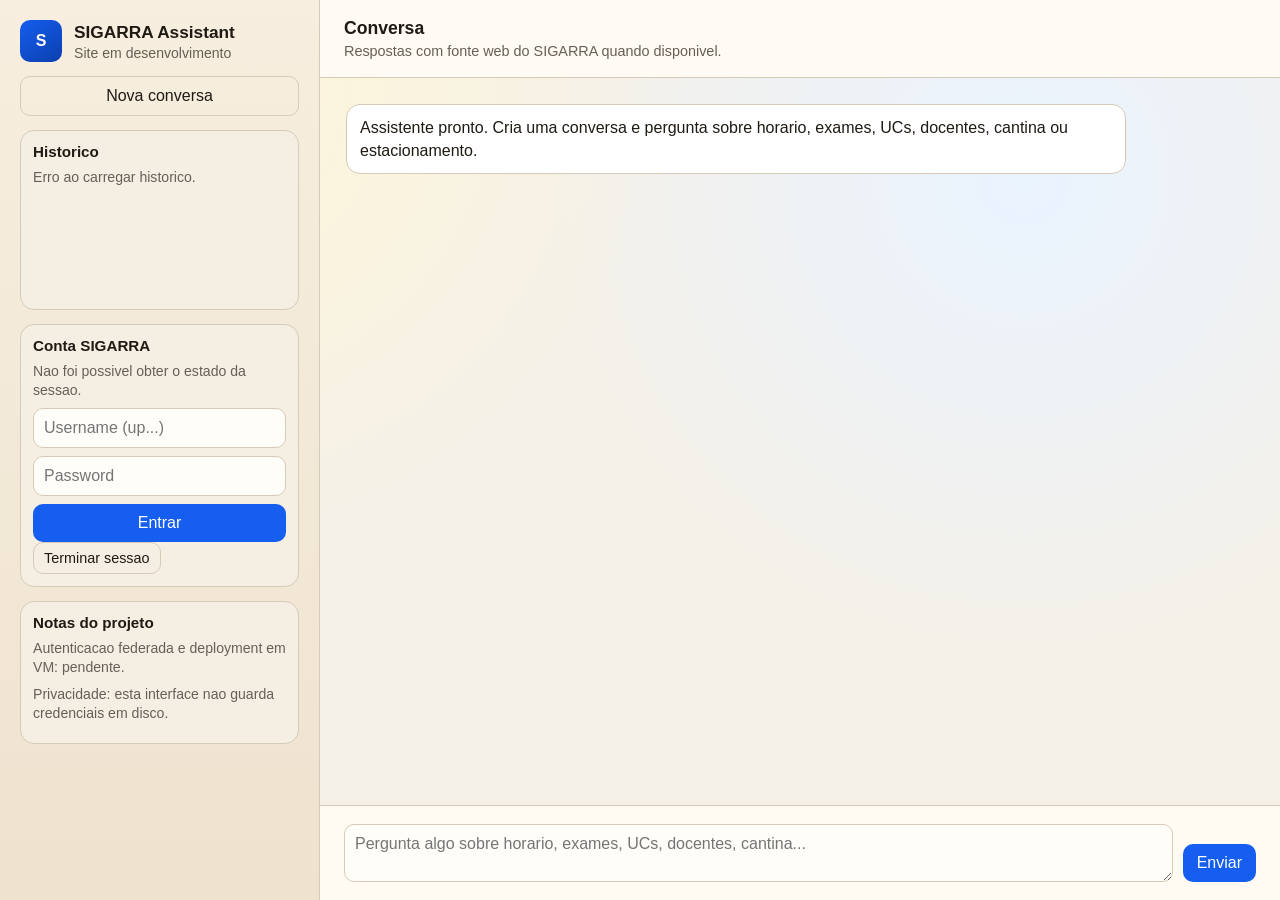
==== web/index.html @ e10d6c71 "Add web chat UI with local conversation history" ====
<!doctype html>
<html lang="pt">
  <head>
    <meta charset="UTF-8" />
    <meta name="viewport" content="width=device-width, initial-scale=1.0" />
    <title>SIGARRA Assistant</title>
    <link rel="stylesheet" href="/web/styles.css" />
  </head>
  <body>
    <div class="app-shell">
      <aside class="sidebar">
        <div class="brand">
          <div class="brand-mark">S</div>
          <div>
            <h1>SIGARRA Assistant</h1>
            <p>Site em desenvolvimento</p>
          </div>
        </div>

        <button id="new-chat" class="ghost-btn">Nova conversa</button>

        <section class="meta-card conversations-card">
          <h2>Historico</h2>
          <div id="conversation-list" class="conversation-list"></div>
        </section>

        <section class="meta-card">
          <h2>Conta SIGARRA</h2>
          <p id="session-status">A verificar estado...</p>

          <form id="login-form" class="login-form">
            <input id="username" type="text" placeholder="Username (up...)" required />
            <input id="password" type="password" placeholder="Password" required />
            <button type="submit">Entrar</button>
          </form>

          <button id="logout-btn" class="ghost-btn small">Terminar sessao</button>
        </section>

        <section class="meta-card">
          <h2>Notas do projeto</h2>
          <p>Autenticacao federada e deployment em VM: pendente.</p>
          <p>Privacidade: esta interface nao guarda credenciais em disco.</p>
        </section>
      </aside>

      <main class="chat-area">
        <header class="chat-header">
          <h2>Conversa</h2>
          <p>Respostas com fonte web do SIGARRA quando disponivel.</p>
        </header>

        <section id="messages" class="messages"></section>

        <form id="chat-form" class="composer">
          <textarea
            id="message-input"
            placeholder="Pergunta algo sobre horario, exames, UCs, docentes, cantina..."
            rows="2"
            required
          ></textarea>
          <button type="submit" id="send-btn">Enviar</button>
        </form>
      </main>
    </div>

    <template id="message-template">
      <article class="msg-row">
        <div class="msg-bubble"></div>
      </article>
    </template>

    <script src="/web/app.js"></script>
  </body>
</html>
---- web/styles.css ----
:root {
  --bg: #f4f0e8;
  --panel: #efe6d4;
  --panel-2: #fffaf0;
  --ink: #1f1a14;
  --muted: #665f56;
  --accent: #155eef;
  --accent-2: #0b3fae;
  --user-msg: #d9ecff;
  --bot-msg: #fff;
  --border: #d6cab8;
}

* {
  box-sizing: border-box;
}

body {
  margin: 0;
  font-family: "IBM Plex Sans", "Segoe UI", sans-serif;
  color: var(--ink);
  background:
    radial-gradient(circle at 15% 10%, #fff6d8 0, transparent 35%),
    radial-gradient(circle at 80% 20%, #e9f3ff 0, transparent 38%),
    var(--bg);
  min-height: 100vh;
}

.app-shell {
  display: grid;
  grid-template-columns: 320px 1fr;
  min-height: 100vh;
}

.sidebar {
  border-right: 1px solid var(--border);
  background: linear-gradient(180deg, #f7eedf 0%, #efe3cf 100%);
  padding: 20px;
  display: flex;
  flex-direction: column;
  gap: 14px;
}

.brand {
  display: flex;
  align-items: center;
  gap: 12px;
}

.brand-mark {
  width: 42px;
  height: 42px;
  border-radius: 10px;
  display: grid;
  place-items: center;
  font-weight: 700;
  color: #fff;
  background: linear-gradient(145deg, var(--accent), var(--accent-2));
}

.brand h1 {
  margin: 0;
  font-size: 1.08rem;
}

.brand p {
  margin: 2px 0 0;
  color: var(--muted);
  font-size: 0.88rem;
}

.meta-card {
  border: 1px solid var(--border);
  background: color-mix(in srgb, var(--panel) 65%, white);
  border-radius: 14px;
  padding: 12px;
}

.meta-card h2 {
  margin: 0 0 8px;
  font-size: 0.95rem;
}

.meta-card p {
  margin: 0 0 8px;
  color: var(--muted);
  font-size: 0.88rem;
  line-height: 1.35;
}

.conversations-card {
  display: flex;
  flex-direction: column;
  min-height: 180px;
  max-height: 300px;
}

.conversation-list {
  overflow-y: auto;
  display: flex;
  flex-direction: column;
  gap: 6px;
}

.conversation-item {
  width: 100%;
  text-align: left;
  border: 1px solid var(--border);
  background: #fffef9;
  color: var(--ink);
  padding: 8px 10px;
  border-radius: 10px;
  font-size: 0.9rem;
}

.conversation-item.active {
  border-color: #9abcf4;
  background: #ecf4ff;
}

.login-form {
  display: grid;
  gap: 8px;
}

input,
textarea,
button {
  font: inherit;
}

input,
textarea {
  width: 100%;
  border: 1px solid var(--border);
  border-radius: 10px;
  padding: 10px;
  background: #fffdf7;
}

button {
  border: 0;
  border-radius: 10px;
  background: var(--accent);
  color: #fff;
  cursor: pointer;
  padding: 10px 14px;
  transition: transform 0.15s ease, filter 0.2s ease;
}

button:hover {
  transform: translateY(-1px);
  filter: brightness(1.05);
}

button:disabled {
  opacity: 0.65;
  cursor: not-allowed;
  transform: none;
}

.ghost-btn {
  background: transparent;
  color: var(--ink);
  border: 1px solid var(--border);
}

.ghost-btn.small {
  padding: 7px 10px;
  font-size: 0.9rem;
}

.chat-area {
  display: grid;
  grid-template-rows: auto 1fr auto;
}

.chat-header {
  border-bottom: 1px solid var(--border);
  background: color-mix(in srgb, var(--panel-2) 75%, white);
  padding: 18px 24px;
}

.chat-header h2 {
  margin: 0;
  font-size: 1.1rem;
}

.chat-header p {
  margin: 4px 0 0;
  color: var(--muted);
  font-size: 0.9rem;
}

.messages {
  overflow-y: auto;
  padding: 26px;
  display: flex;
  flex-direction: column;
  gap: 12px;
}

.msg-row {
  display: flex;
  animation: rise-in 0.22s ease;
}

.msg-row.user {
  justify-content: flex-end;
}

.msg-bubble {
  max-width: min(780px, 90%);
  background: var(--bot-msg);
  border: 1px solid var(--border);
  border-radius: 14px;
  padding: 11px 13px;
  white-space: pre-wrap;
  line-height: 1.45;
}

.msg-row.user .msg-bubble {
  background: var(--user-msg);
  border-color: #b6d6f6;
}

.source-link {
  display: inline-block;
  margin-top: 8px;
  color: var(--accent-2);
  text-decoration: none;
  font-weight: 600;
}

.source-link:hover {
  text-decoration: underline;
}

.composer {
  display: grid;
  grid-template-columns: 1fr auto;
  gap: 10px;
  align-items: end;
  padding: 18px 24px;
  border-top: 1px solid var(--border);
  background: color-mix(in srgb, var(--panel-2) 80%, white);
}

.composer textarea {
  resize: vertical;
  min-height: 56px;
  max-height: 180px;
}

@keyframes rise-in {
  from {
    opacity: 0;
    transform: translateY(6px);
  }
  to {
    opacity: 1;
    transform: translateY(0);
  }
}

@media (max-width: 960px) {
  .app-shell {
    grid-template-columns: 1fr;
  }

  .sidebar {
    border-right: 0;
    border-bottom: 1px solid var(--border);
    padding: 16px;
  }

  .messages {
    padding: 14px;
  }

  .composer {
    padding: 14px;
  }
}
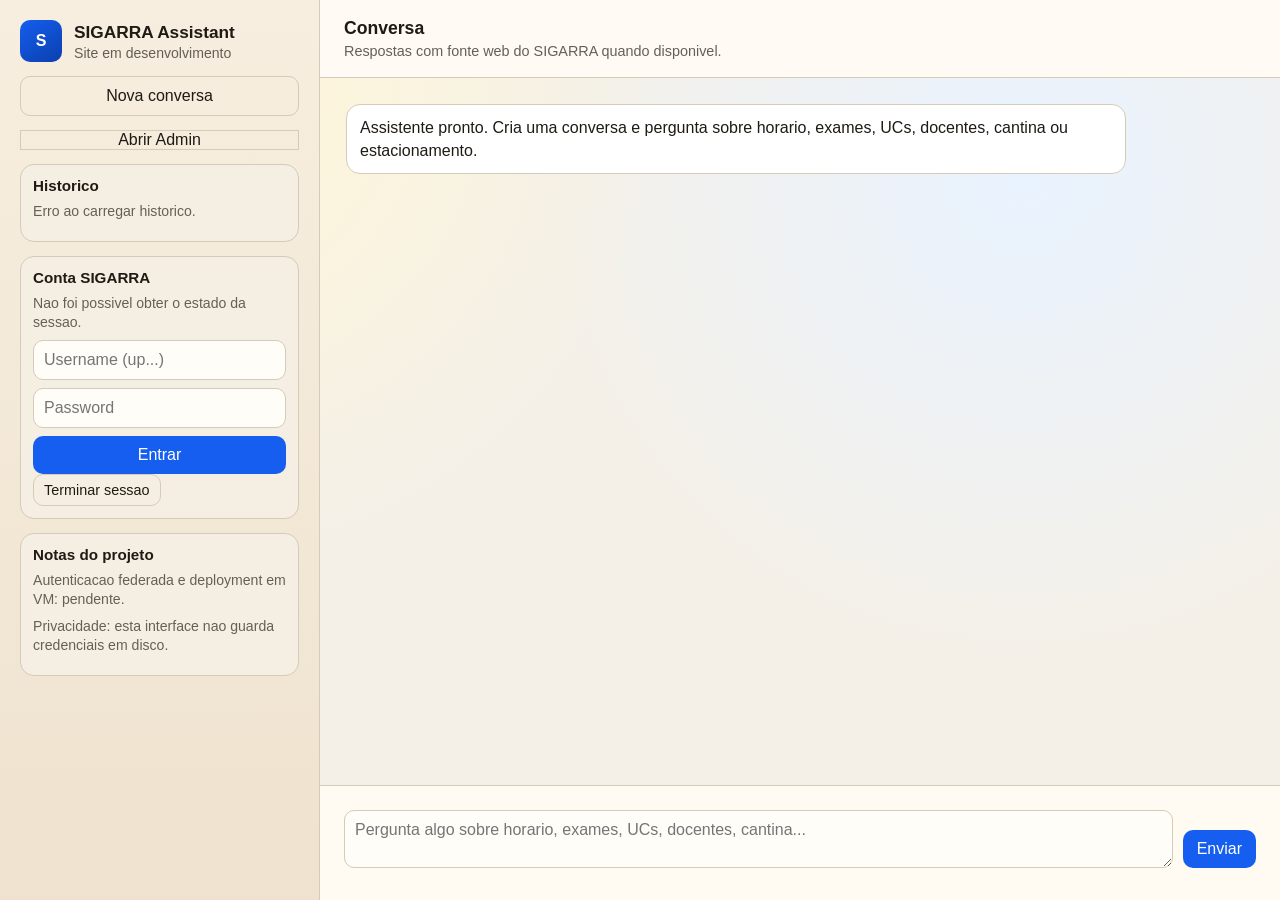
==== commit 22f1f29a: "admin" ====
--- a/web/index.html
+++ b/web/index.html
@@ -18,6 +18,7 @@
         </div>
 
         <button id="new-chat" class="ghost-btn">Nova conversa</button>
+  <a class="ghost-btn admin-link" href="/admin">Abrir Admin</a>
 
         <section class="meta-card conversations-card">
           <h2>Historico</h2>
@@ -33,6 +34,8 @@
             <input id="password" type="password" placeholder="Password" required />
             <button type="submit">Entrar</button>
           </form>
+
+          <p id="login-error" class="error-message"></p>
 
           <button id="logout-btn" class="ghost-btn small">Terminar sessao</button>
         </section>
--- a/web/styles.css
+++ b/web/styles.css
@@ -27,18 +27,23 @@
 }
 
 .app-shell {
-  display: grid;
-  grid-template-columns: 320px 1fr;
+  display: block;
   min-height: 100vh;
 }
 
 .sidebar {
+  position: fixed;
+  top: 0;
+  left: 0;
+  bottom: 0;
+  width: 320px;
   border-right: 1px solid var(--border);
   background: linear-gradient(180deg, #f7eedf 0%, #efe3cf 100%);
   padding: 20px;
   display: flex;
   flex-direction: column;
   gap: 14px;
+  overflow-y: auto;
 }
 
 .brand {
@@ -91,8 +96,6 @@
 .conversations-card {
   display: flex;
   flex-direction: column;
-  min-height: 180px;
-  max-height: 300px;
 }
 
 .conversation-list {
@@ -100,6 +103,13 @@
   display: flex;
   flex-direction: column;
   gap: 6px;
+}
+
+.conversation-row {
+  display: grid;
+  grid-template-columns: 1fr auto;
+  gap: 6px;
+  align-items: center;
 }
 
 .conversation-item {
@@ -118,9 +128,30 @@
   background: #ecf4ff;
 }
 
+.conversation-rename-btn {
+  border: 1px solid var(--border);
+  background: #fffaf0;
+  color: var(--ink);
+  padding: 7px 10px;
+  border-radius: 10px;
+  font-size: 0.8rem;
+}
+
+.admin-link {
+  text-decoration: none;
+  text-align: center;
+}
+
 .login-form {
   display: grid;
   gap: 8px;
+}
+
+.error-message {
+  color: #d32f2f;
+  font-size: 0.85rem;
+  margin: 4px 0 0;
+  display: none;
 }
 
 input,
@@ -171,14 +202,18 @@
 }
 
 .chat-area {
-  display: grid;
-  grid-template-rows: auto 1fr auto;
+  display: flex;
+  flex-direction: column;
+  margin-left: 320px;
+  height: 100vh;
+  overflow: hidden;
 }
 
 .chat-header {
   border-bottom: 1px solid var(--border);
   background: color-mix(in srgb, var(--panel-2) 75%, white);
   padding: 18px 24px;
+  flex-shrink: 0;
 }
 
 .chat-header h2 {
@@ -193,11 +228,12 @@
 }
 
 .messages {
-  overflow-y: auto;
   padding: 26px;
   display: flex;
   flex-direction: column;
   gap: 12px;
+  overflow-y: auto;
+  flex: 1;
 }
 
 .msg-row {
@@ -232,6 +268,24 @@
   font-weight: 600;
 }
 
+.msg-actions {
+  margin-top: 8px;
+}
+
+.msg-feedback-btn {
+  border: 1px solid var(--border);
+  background: #fffaf0;
+  color: var(--ink);
+  border-radius: 8px;
+  font-size: 0.78rem;
+  padding: 5px 8px;
+}
+
+.msg-feedback-btn.active {
+  background: #ffe6e6;
+  border-color: #e6a7a7;
+}
+
 .source-link:hover {
   text-decoration: underline;
 }
@@ -241,9 +295,10 @@
   grid-template-columns: 1fr auto;
   gap: 10px;
   align-items: end;
-  padding: 18px 24px;
+  padding: 24px 24px 32px 24px;
   border-top: 1px solid var(--border);
   background: color-mix(in srgb, var(--panel-2) 80%, white);
+  flex-shrink: 0;
 }
 
 .composer textarea {
@@ -263,22 +318,132 @@
   }
 }
 
+.admin-shell {
+  min-height: 100vh;
+  padding: 18px;
+}
+
+.admin-header {
+  display: flex;
+  justify-content: space-between;
+  align-items: flex-start;
+  gap: 12px;
+  margin-bottom: 16px;
+}
+
+.admin-header h1 {
+  margin: 0;
+}
+
+.admin-header p {
+  margin: 4px 0 0;
+  color: var(--muted);
+}
+
+.admin-header-actions {
+  display: flex;
+  gap: 8px;
+  align-items: center;
+}
+
+.admin-content {
+  display: grid;
+  gap: 12px;
+}
+
+.admin-cards {
+  display: grid;
+  grid-template-columns: repeat(auto-fit, minmax(150px, 1fr));
+  gap: 10px;
+}
+
+.admin-card {
+  border: 1px solid var(--border);
+  border-radius: 12px;
+  background: #fffef9;
+  padding: 10px 12px;
+}
+
+.admin-card p {
+  margin: 0;
+  color: var(--muted);
+  font-size: 0.84rem;
+}
+
+.admin-card h3 {
+  margin: 6px 0 0;
+  font-size: 1.12rem;
+}
+
+.admin-grid {
+  display: grid;
+  grid-template-columns: 1fr 1fr;
+  gap: 12px;
+}
+
+.admin-panel {
+  max-height: 420px;
+  overflow: auto;
+}
+
+.admin-table {
+  width: 100%;
+  border-collapse: collapse;
+}
+
+.admin-table th,
+.admin-table td {
+  border-bottom: 1px solid var(--border);
+  padding: 8px;
+  text-align: left;
+  font-size: 0.88rem;
+}
+
+.admin-log-item {
+  border: 1px solid var(--border);
+  border-radius: 10px;
+  padding: 9px;
+  background: #fffef9;
+  margin-bottom: 8px;
+}
+
+.admin-log-item p {
+  margin: 0 0 6px;
+}
+
+.muted {
+  color: var(--muted);
+  font-size: 0.82rem;
+}
+
 @media (max-width: 960px) {
-  .app-shell {
-    grid-template-columns: 1fr;
-  }
-
   .sidebar {
+    position: relative;
+    width: 100%;
     border-right: 0;
     border-bottom: 1px solid var(--border);
     padding: 16px;
   }
 
+  .chat-area {
+    margin-left: 0;
+    height: auto;
+    min-height: calc(100vh - 400px);
+  }
+
   .messages {
     padding: 14px;
   }
 
   .composer {
-    padding: 14px;
-  }
-}
+    padding: 20px 20px 28px 20px;
+  }
+
+  .admin-grid {
+    grid-template-columns: 1fr;
+  }
+
+  .admin-header {
+    flex-direction: column;
+  }
+}
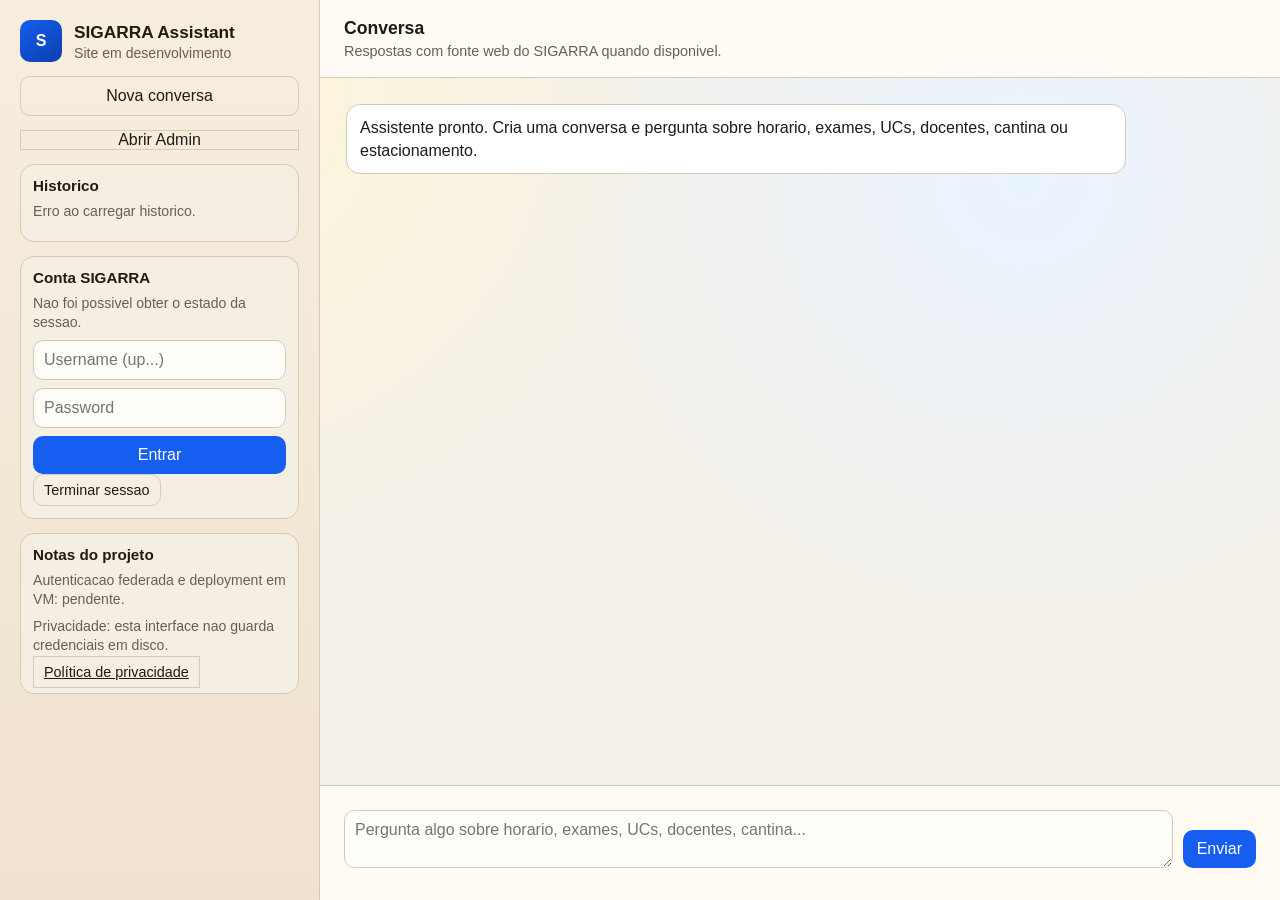
==== commit 5f463351: "privacidade" ====
--- a/web/index.html
+++ b/web/index.html
@@ -44,6 +44,7 @@
           <h2>Notas do projeto</h2>
           <p>Autenticacao federada e deployment em VM: pendente.</p>
           <p>Privacidade: esta interface nao guarda credenciais em disco.</p>
+          <a class="ghost-btn small" href="/web/privacidade.html">Política de privacidade</a>
         </section>
       </aside>
 
--- a/web/styles.css
+++ b/web/styles.css
@@ -201,6 +201,22 @@
   font-size: 0.9rem;
 }
 
+.logout-btn {
+  background: #fee;
+  color: #c33;
+  border: 1px solid #fcc;
+  padding: 8px 12px;
+  border-radius: 4px;
+  cursor: pointer;
+  font-size: 0.9rem;
+  transition: background 0.2s, color 0.2s;
+}
+
+.logout-btn:hover {
+  background: #fdd;
+  color: #b22;
+}
+
 .chat-area {
   display: flex;
   flex-direction: column;
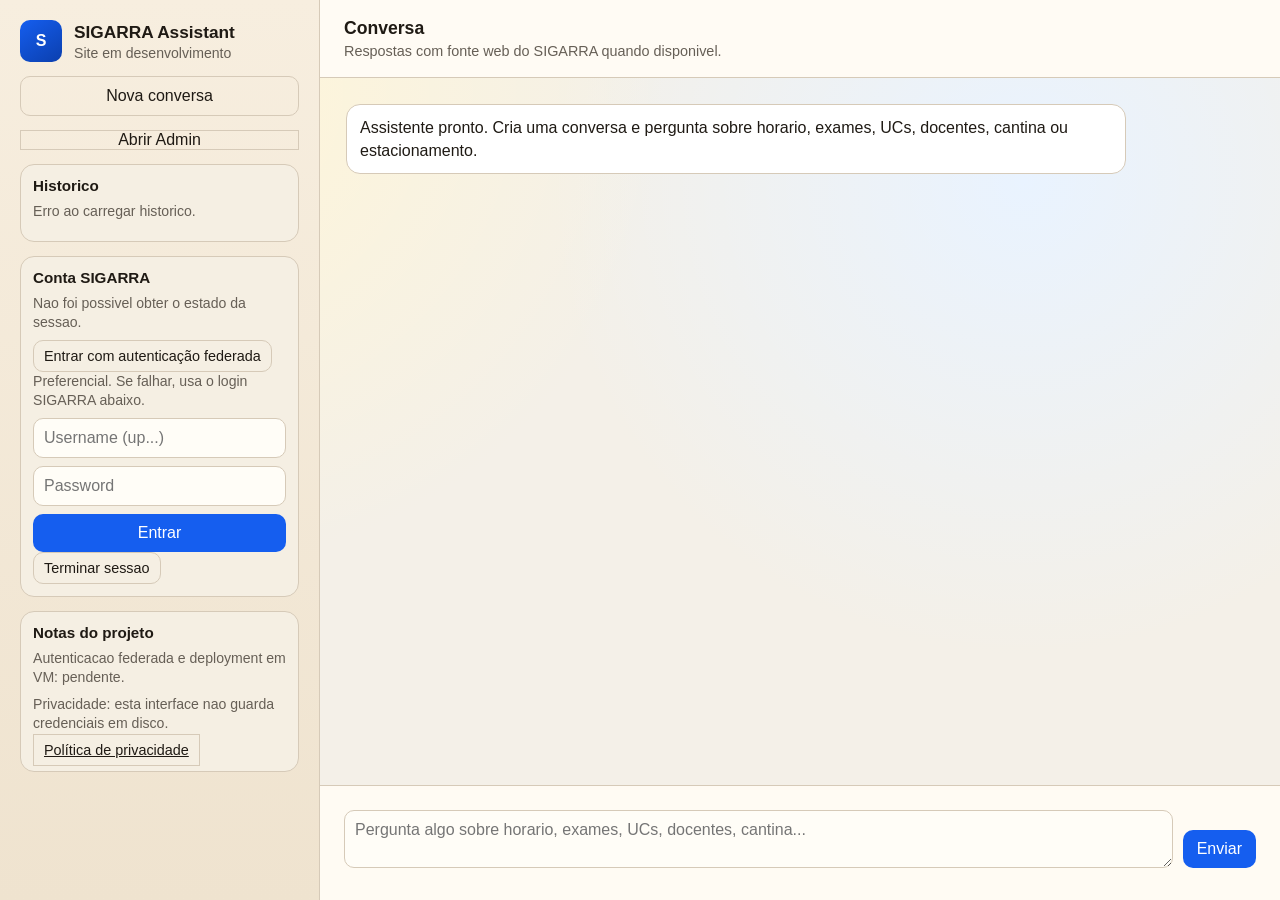
==== commit 51275c7d: "autenticaçao" ====
--- a/web/index.html
+++ b/web/index.html
@@ -28,6 +28,9 @@
         <section class="meta-card">
           <h2>Conta SIGARRA</h2>
           <p id="session-status">A verificar estado...</p>
+
+          <button id="oidc-login-btn" type="button" class="ghost-btn small">Entrar com autenticação federada</button>
+          <p class="muted">Preferencial. Se falhar, usa o login SIGARRA abaixo.</p>
 
           <form id="login-form" class="login-form">
             <input id="username" type="text" placeholder="Username (up...)" required />
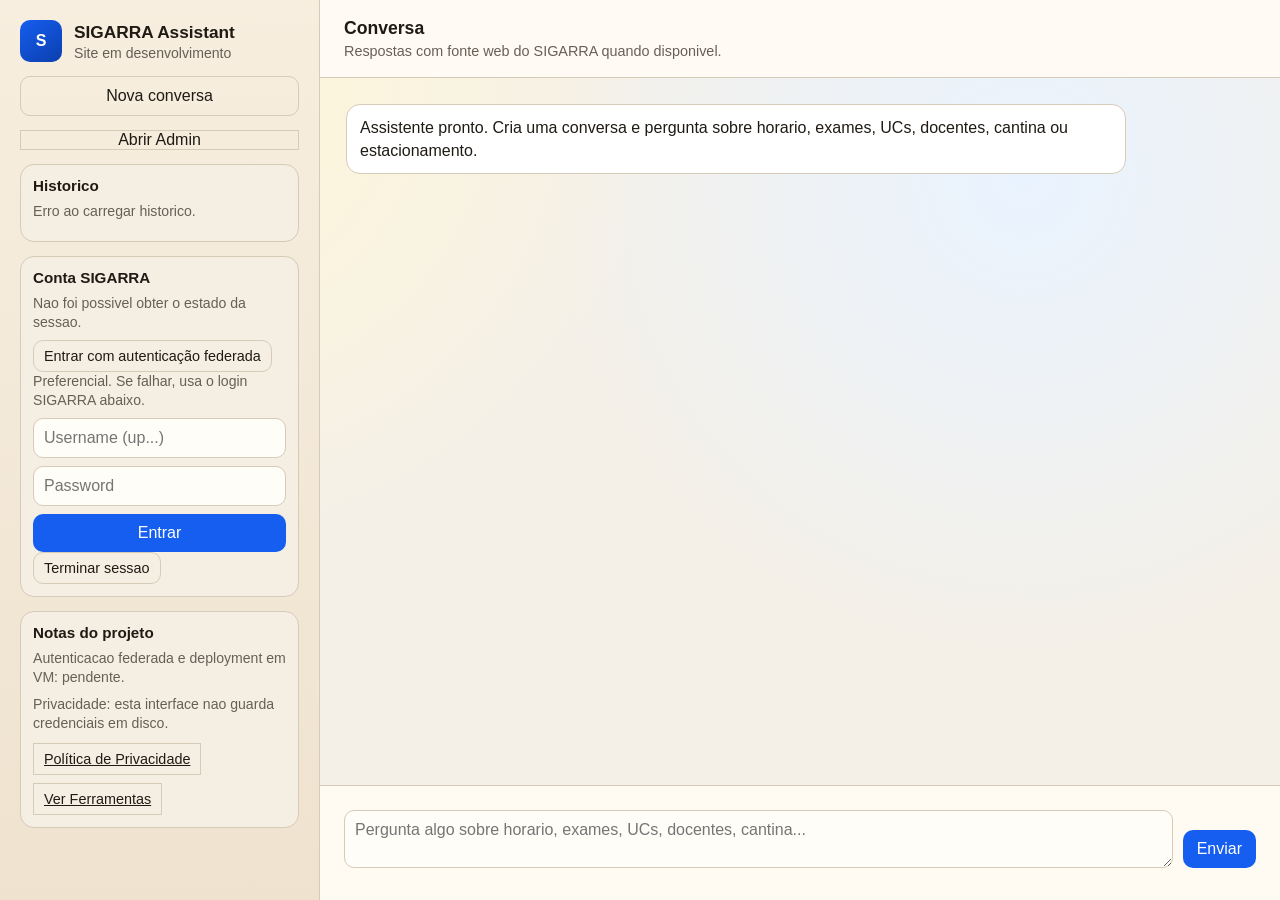
==== commit a971a81c: "pagina de tools" ====
--- a/web/index.html
+++ b/web/index.html
@@ -42,12 +42,14 @@
 
           <button id="logout-btn" class="ghost-btn small">Terminar sessao</button>
         </section>
-
         <section class="meta-card">
           <h2>Notas do projeto</h2>
           <p>Autenticacao federada e deployment em VM: pendente.</p>
           <p>Privacidade: esta interface nao guarda credenciais em disco.</p>
-          <a class="ghost-btn small" href="/web/privacidade.html">Política de privacidade</a>
+          
+          <div style="display: flex; gap: 8px; flex-wrap: wrap; margin-top: 10px;">
+            <a class="ghost-btn small" href="/web/privacidade.html">Política de Privacidade</a>
+            <a class="ghost-btn small" href="/web/tools.html">Ver Ferramentas</a> </div>
         </section>
       </aside>
 
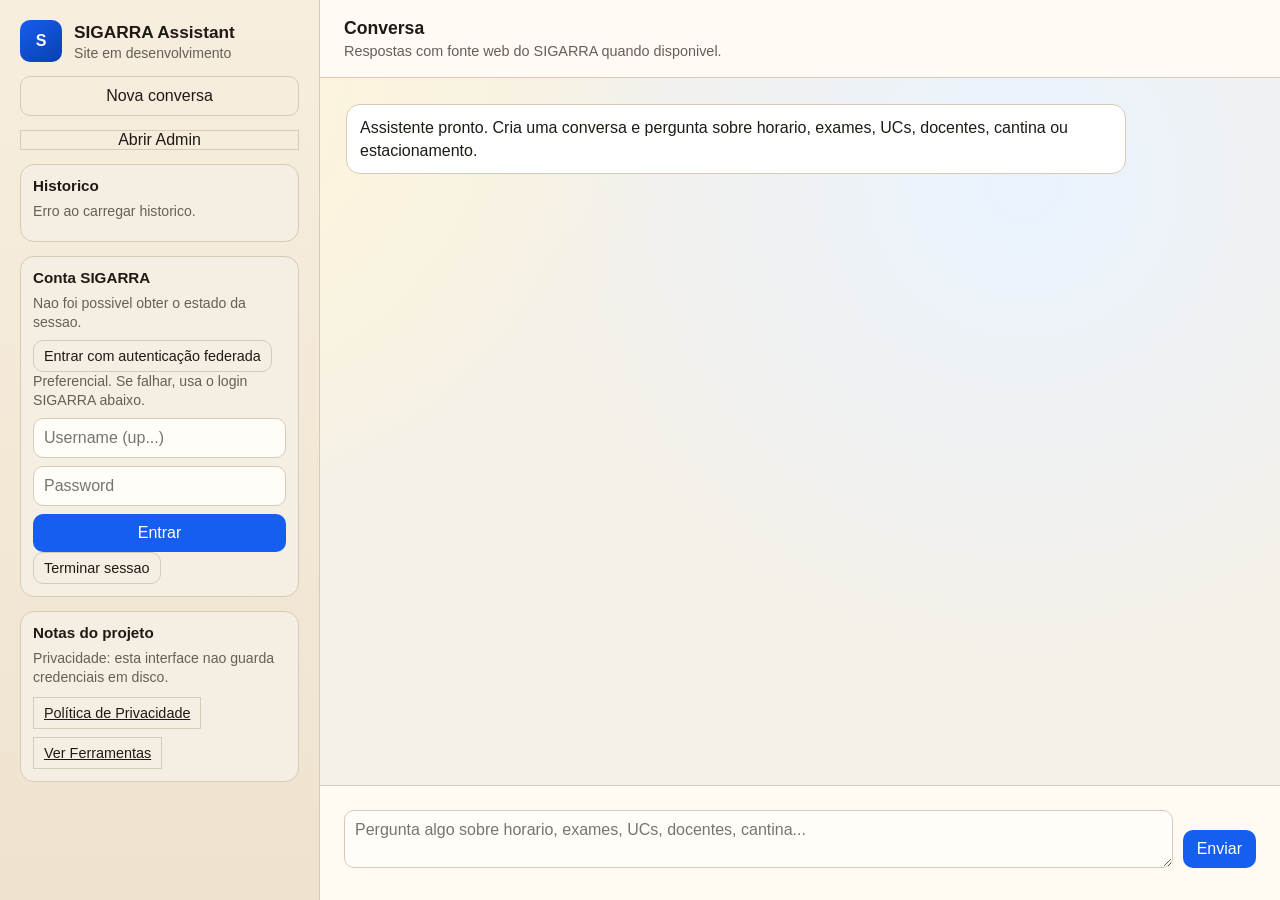
==== commit b19c28a9: "correction" ====
--- a/web/index.html
+++ b/web/index.html
@@ -44,7 +44,6 @@
         </section>
         <section class="meta-card">
           <h2>Notas do projeto</h2>
-          <p>Autenticacao federada e deployment em VM: pendente.</p>
           <p>Privacidade: esta interface nao guarda credenciais em disco.</p>
           
           <div style="display: flex; gap: 8px; flex-wrap: wrap; margin-top: 10px;">
